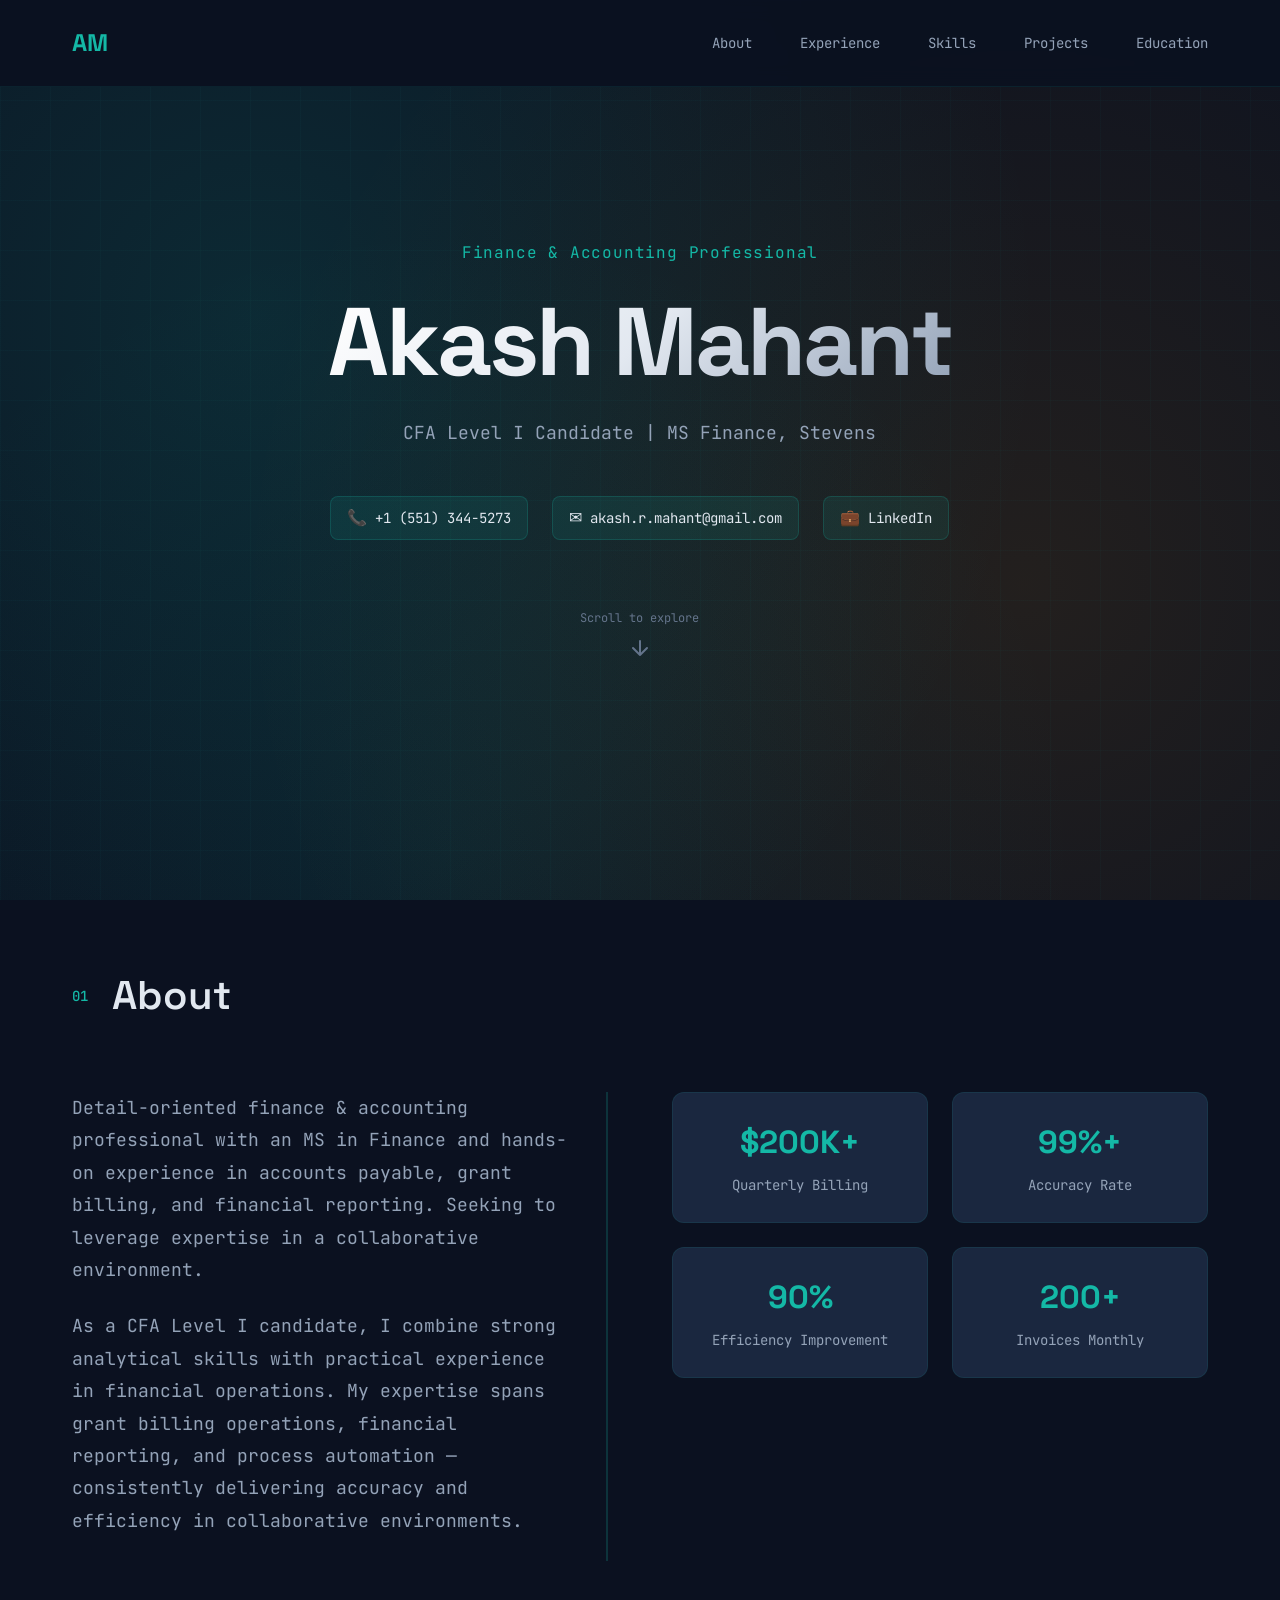
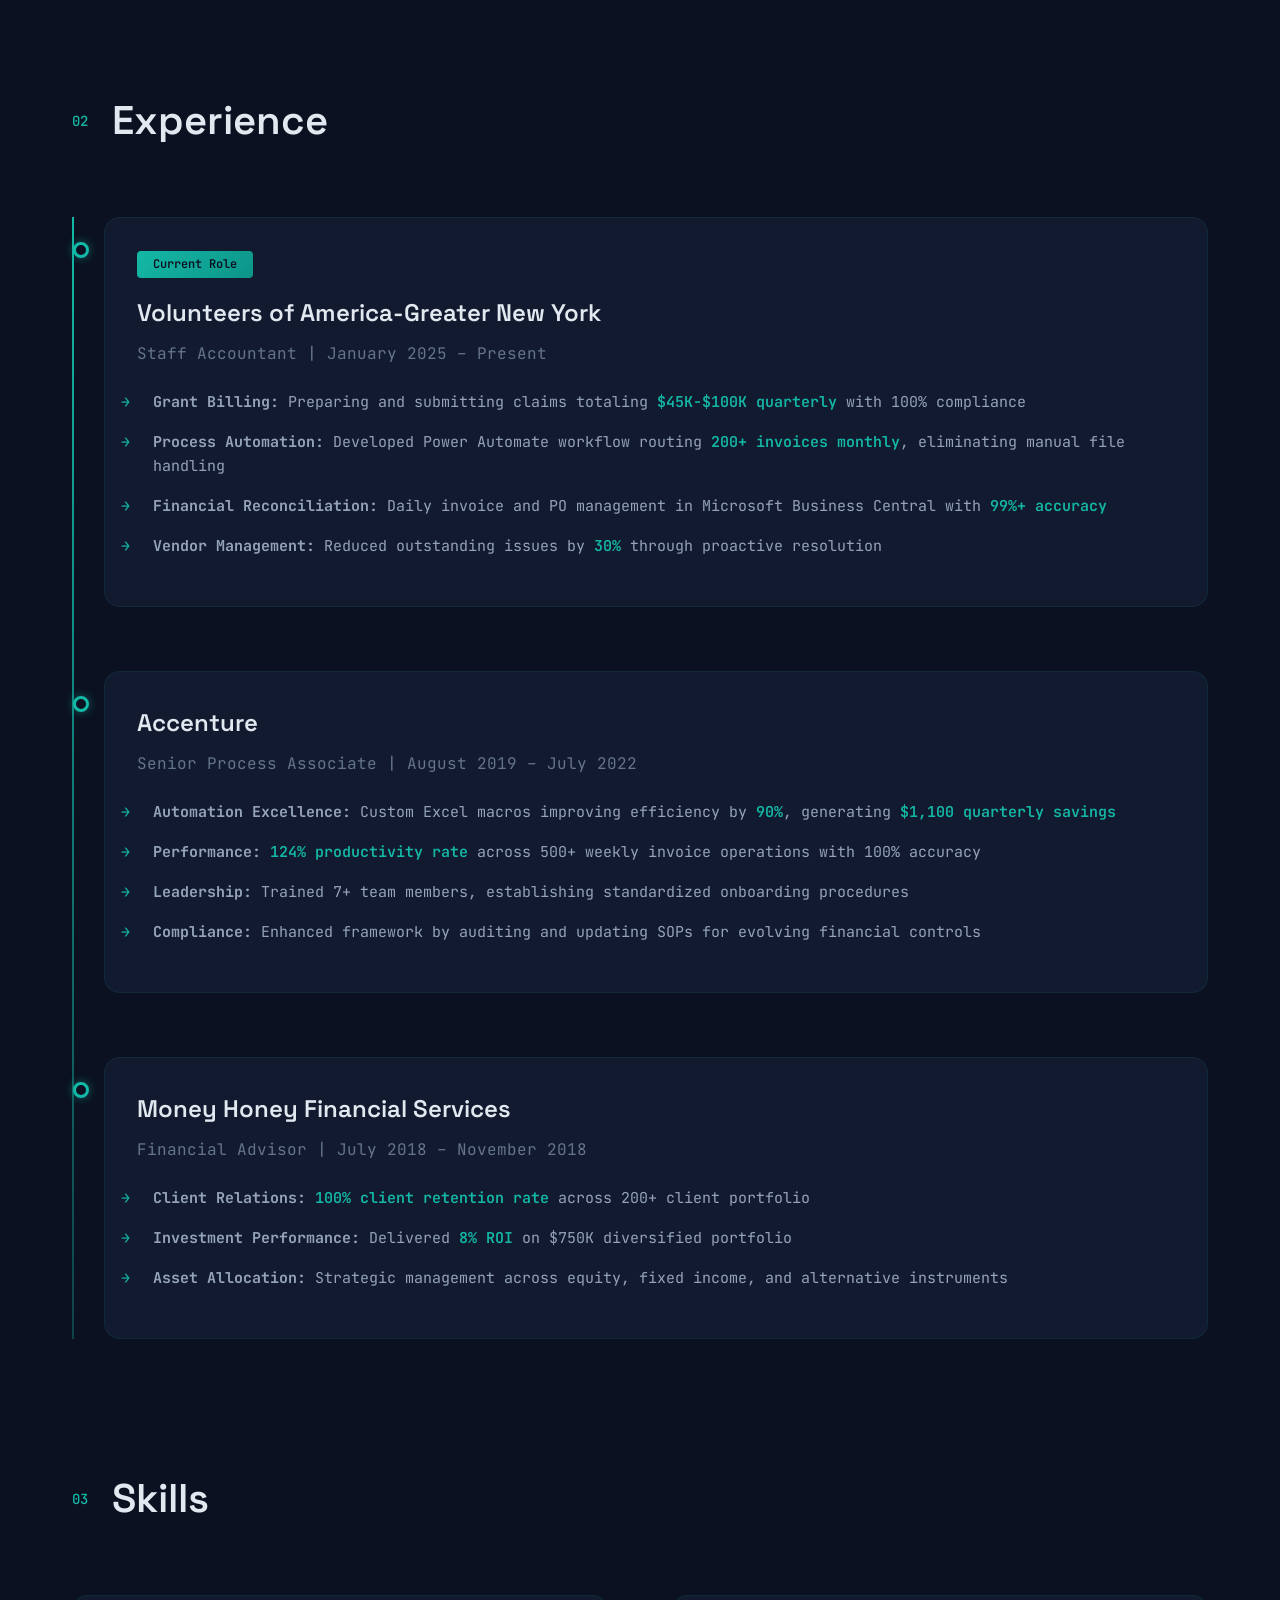
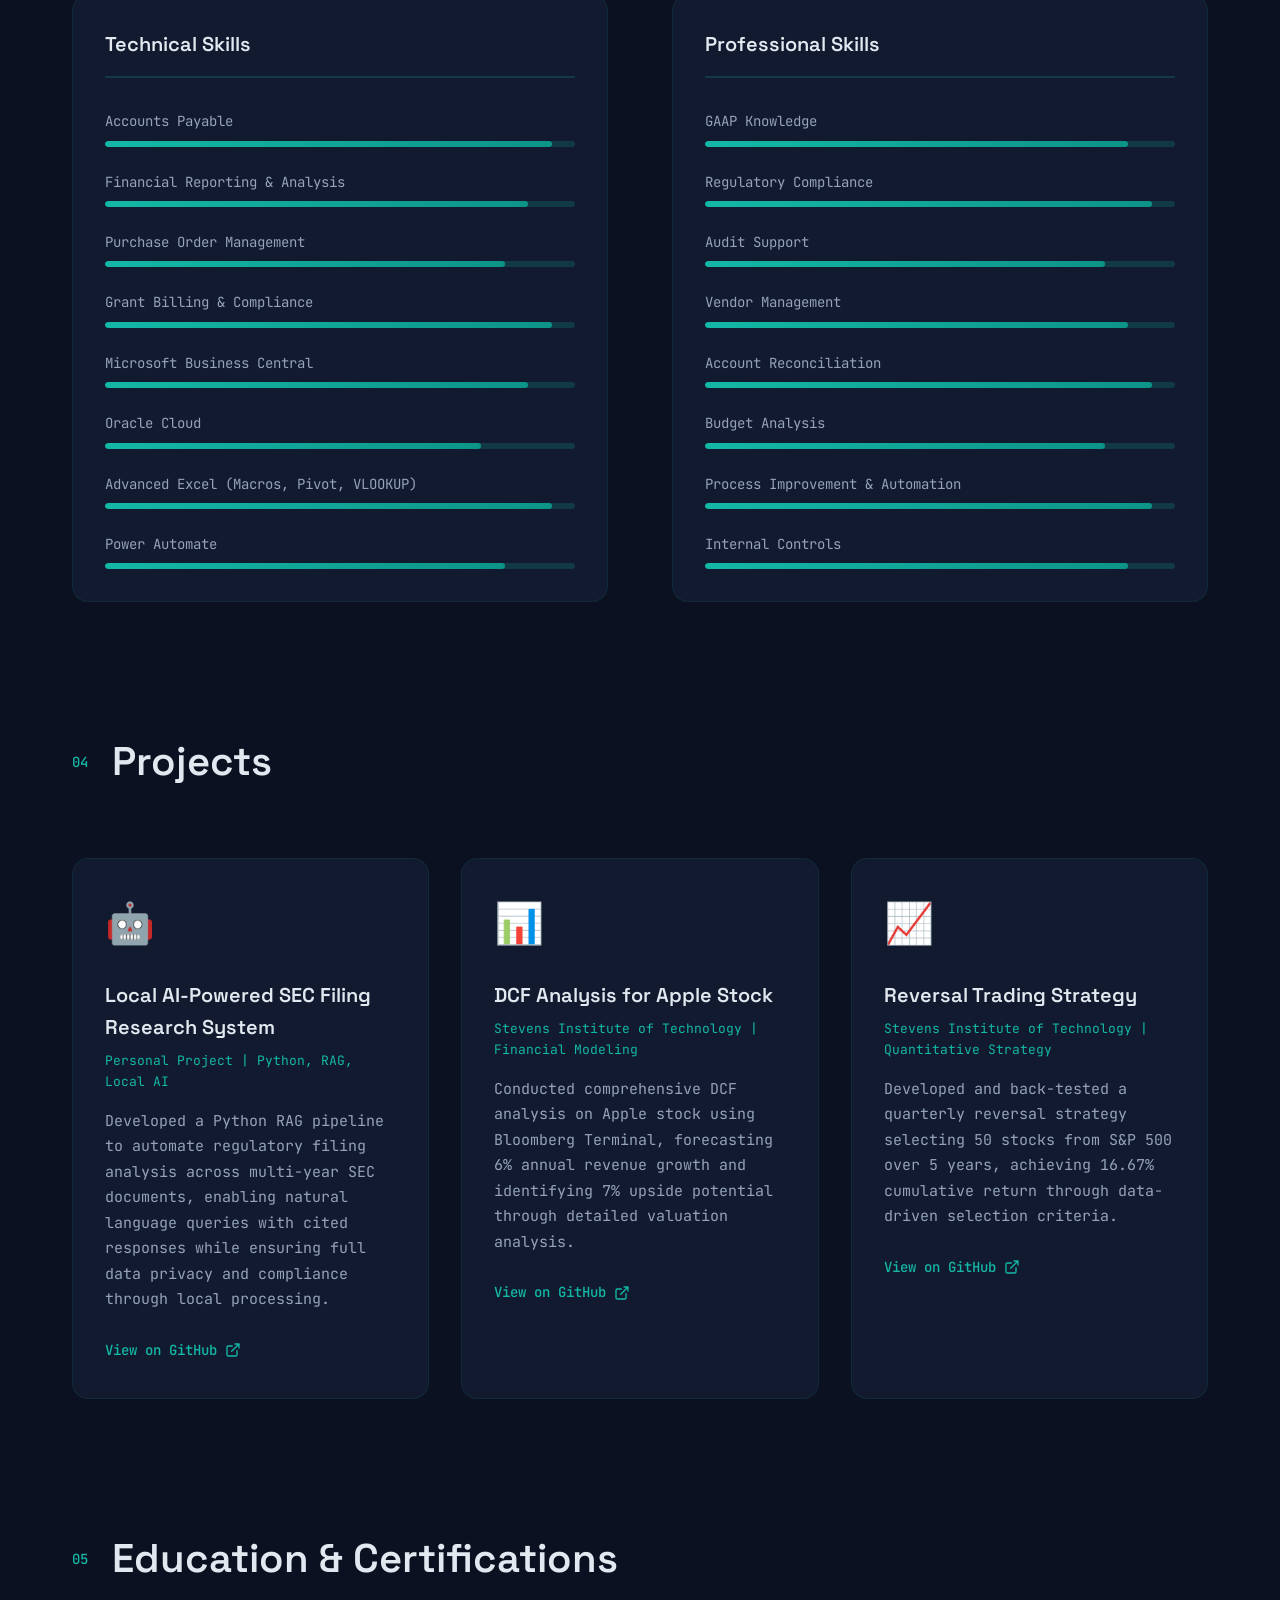
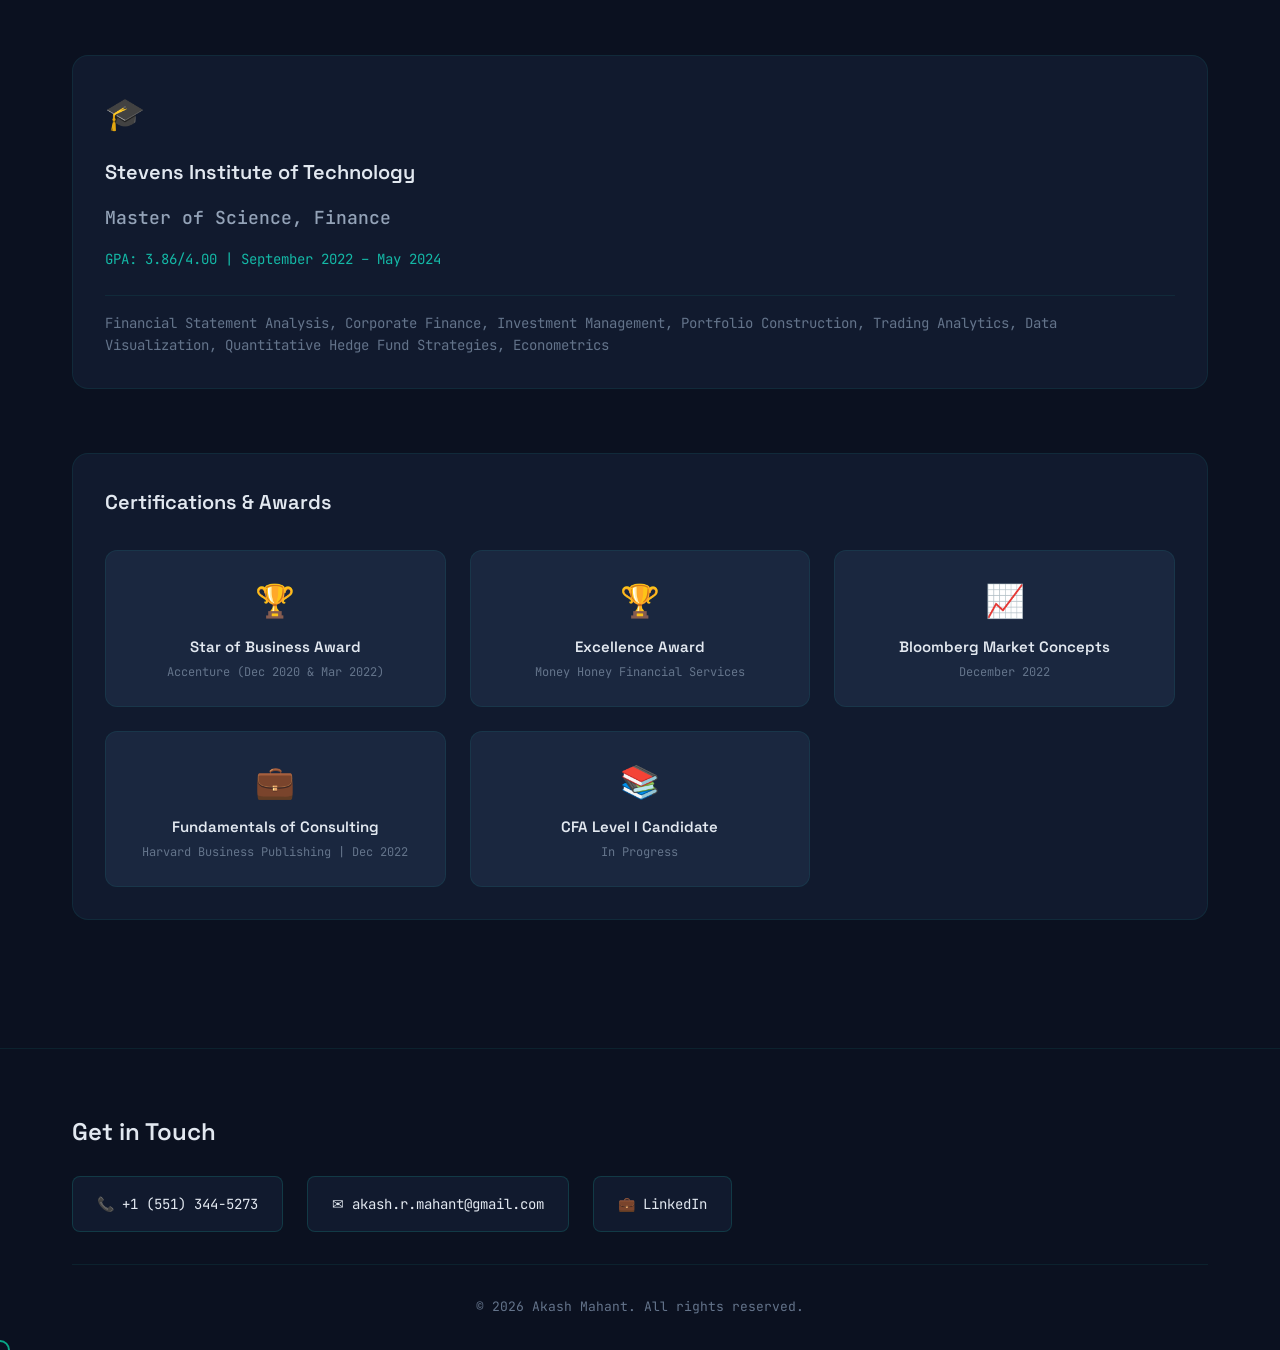
==== portfolio/index.html @ d37358d9 "initial commit" ====
<!DOCTYPE html>
<html lang="en">
<head>
    <meta charset="UTF-8">
    <meta name="viewport" content="width=device-width, initial-scale=1.0">
    <title>Akash Mahant | Finance & Accounting Professional</title>
    <link rel="preconnect" href="https://fonts.googleapis.com">
    <link rel="preconnect" href="https://fonts.gstatic.com" crossorigin>
    <link href="https://fonts.googleapis.com/css2?family=JetBrains+Mono:wght@400;500;600&family=Space+Grotesk:wght@300;400;500;600;700&display=swap" rel="stylesheet">
    <link rel="stylesheet" href="css/styles.css">
</head>
<body>
    <!-- Navigation -->
    <nav class="navbar">
        <div class="nav-container">
            <a href="#hero" class="nav-logo">AM</a>
            <ul class="nav-links">
                <li><a href="#about">About</a></li>
                <li><a href="#experience">Experience</a></li>
                <li><a href="#skills">Skills</a></li>
                <li><a href="#projects">Projects</a></li>
                <li><a href="#education">Education</a></li>
            </ul>
        </div>
    </nav>

    <!-- Hero Section -->
    <section id="hero" class="hero">
        <div class="hero-bg">
            <div class="gradient-mesh"></div>
            <div class="grid-overlay"></div>
        </div>
        <div class="hero-content">
            <p class="hero-label fade-in">Finance & Accounting Professional</p>
            <h1 class="hero-name fade-in">Akash Mahant</h1>
            <p class="hero-tagline fade-in">CFA Level I Candidate | MS Finance, Stevens Institute of Technology</p>
            <div class="hero-contact fade-in">
                <a href="tel:+15513445273" class="contact-link">
                    <span class="contact-icon">📞</span>
                    <span>+1 (551) 344-5273</span>
                </a>
                <a href="mailto:akash.r.mahant@gmail.com" class="contact-link">
                    <span class="contact-icon">✉</span>
                    <span>akash.r.mahant@gmail.com</span>
                </a>
                <a href="https://www.linkedin.com/in/akashmahant" target="_blank" class="contact-link">
                    <span class="contact-icon">💼</span>
                    <span>LinkedIn</span>
                </a>
            </div>
            <a href="#experience" class="scroll-indicator fade-in">
                <span>Scroll to explore</span>
                <svg width="24" height="24" viewBox="0 0 24 24" fill="none">
                    <path d="M12 5v14M5 12l7 7 7-7" stroke="currentColor" stroke-width="2" stroke-linecap="round" stroke-linejoin="round"/>
                </svg>
            </a>
        </div>
    </section>

    <!-- About Section -->
    <section id="about" class="section about">
        <div class="container">
            <div class="section-header">
                <span class="section-badge">01</span>
                <h2 class="section-title">About</h2>
            </div>
            <div class="about-content">
                <div class="about-text">
                    <p>Detail-oriented finance & accounting professional with an MS in Finance and hands-on experience in accounts payable, grant billing, and financial reporting. Seeking to leverage expertise in a collaborative environment.</p>
                    <p>As a CFA Level I candidate, I combine strong analytical skills with practical experience in financial operations. My expertise spans grant billing operations, financial reporting, and process automation — consistently delivering accuracy and efficiency in collaborative environments.</p>
                </div>
                <div class="about-highlights">
                    <div class="highlight-card">
                        <span class="highlight-number">$200K+</span>
                        <span class="highlight-label">Quarterly Billing</span>
                    </div>
                    <div class="highlight-card">
                        <span class="highlight-number">99%+</span>
                        <span class="highlight-label">Accuracy Rate</span>
                    </div>
                    <div class="highlight-card">
                        <span class="highlight-number">90%</span>
                        <span class="highlight-label">Efficiency Improvement</span>
                    </div>
                    <div class="highlight-card">
                        <span class="highlight-number">200+</span>
                        <span class="highlight-label">Invoices Monthly</span>
                    </div>
                </div>
            </div>
        </div>
    </section>

    <!-- Experience Section -->
    <section id="experience" class="section experience">
        <div class="container">
            <div class="section-header">
                <span class="section-badge">02</span>
                <h2 class="section-title">Experience</h2>
            </div>
            <div class="timeline">
                <div class="timeline-item experience-card">
                    <div class="timeline-marker"></div>
                    <div class="card-content">
                        <span class="role-badge">Current Role</span>
                        <h3 class="company">Volunteers of America-Greater New York</h3>
                        <p class="role">Staff Accountant | January 2025 – Present</p>
                        <ul class="achievement-list">
                            <li><strong>Grant Billing:</strong> Preparing and submitting claims totaling <span class="highlight">$45K-$100K quarterly</span> with 100% compliance</li>
                            <li><strong>Process Automation:</strong> Developed Power Automate workflow routing <span class="highlight">200+ invoices monthly</span>, eliminating manual file handling</li>
                            <li><strong>Financial Reconciliation:</strong> Daily invoice and PO management in Microsoft Business Central with <span class="highlight">99%+ accuracy</span></li>
                            <li><strong>Vendor Management:</strong> Reduced outstanding issues by <span class="highlight">30%</span> through proactive resolution</li>
                        </ul>
                    </div>
                </div>
                <div class="timeline-item experience-card">
                    <div class="timeline-marker"></div>
                    <div class="card-content">
                        <h3 class="company">Accenture</h3>
                        <p class="role">Senior Process Associate | August 2019 – July 2022</p>
                        <ul class="achievement-list">
                            <li><strong>Automation Excellence:</strong> Custom Excel macros improving efficiency by <span class="highlight">90%</span>, generating <span class="highlight">$1,100 quarterly savings</span></li>
                            <li><strong>Performance:</strong> <span class="highlight">124% productivity rate</span> across 500+ weekly invoice operations with 100% accuracy</li>
                            <li><strong>Leadership:</strong> Trained 7+ team members, establishing standardized onboarding procedures</li>
                            <li><strong>Compliance:</strong> Enhanced framework by auditing and updating SOPs for evolving financial controls</li>
                        </ul>
                    </div>
                </div>
                <div class="timeline-item experience-card">
                    <div class="timeline-marker"></div>
                    <div class="card-content">
                        <h3 class="company">Money Honey Financial Services</h3>
                        <p class="role">Financial Advisor | July 2018 – November 2018</p>
                        <ul class="achievement-list">
                            <li><strong>Client Relations:</strong> <span class="highlight">100% client retention rate</span> across 200+ client portfolio</li>
                            <li><strong>Investment Performance:</strong> Delivered <span class="highlight">8% ROI</span> on $750K diversified portfolio</li>
                            <li><strong>Asset Allocation:</strong> Strategic management across equity, fixed income, and alternative instruments</li>
                        </ul>
                    </div>
                </div>
            </div>
        </div>
    </section>

    <!-- Skills Section -->
    <section id="skills" class="section skills">
        <div class="container">
            <div class="section-header">
                <span class="section-badge">03</span>
                <h2 class="section-title">Skills</h2>
            </div>
            <div class="skills-grid">
                <div class="skills-category">
                    <h3 class="category-title">Technical Skills</h3>
                    <div class="skills-list">
                        <div class="skill-item">
                            <span class="skill-name">Accounts Payable</span>
                            <div class="skill-bar"><div class="skill-fill" style="width: 95%"></div></div>
                        </div>
                        <div class="skill-item">
                            <span class="skill-name">Financial Reporting & Analysis</span>
                            <div class="skill-bar"><div class="skill-fill" style="width: 90%"></div></div>
                        </div>
                        <div class="skill-item">
                            <span class="skill-name">Purchase Order Management</span>
                            <div class="skill-bar"><div class="skill-fill" style="width: 85%"></div></div>
                        </div>
                        <div class="skill-item">
                            <span class="skill-name">Grant Billing & Compliance</span>
                            <div class="skill-bar"><div class="skill-fill" style="width: 95%"></div></div>
                        </div>
                        <div class="skill-item">
                            <span class="skill-name">Microsoft Business Central</span>
                            <div class="skill-bar"><div class="skill-fill" style="width: 90%"></div></div>
                        </div>
                        <div class="skill-item">
                            <span class="skill-name">Oracle Cloud</span>
                            <div class="skill-bar"><div class="skill-fill" style="width: 80%"></div></div>
                        </div>
                        <div class="skill-item">
                            <span class="skill-name">Advanced Excel (Macros, Pivot, VLOOKUP)</span>
                            <div class="skill-bar"><div class="skill-fill" style="width: 95%"></div></div>
                        </div>
                        <div class="skill-item">
                            <span class="skill-name">Power Automate</span>
                            <div class="skill-bar"><div class="skill-fill" style="width: 85%"></div></div>
                        </div>
                    </div>
                </div>
                <div class="skills-category">
                    <h3 class="category-title">Professional Skills</h3>
                    <div class="skills-list">
                        <div class="skill-item">
                            <span class="skill-name">GAAP Knowledge</span>
                            <div class="skill-bar"><div class="skill-fill" style="width: 90%"></div></div>
                        </div>
                        <div class="skill-item">
                            <span class="skill-name">Regulatory Compliance</span>
                            <div class="skill-bar"><div class="skill-fill" style="width: 95%"></div></div>
                        </div>
                        <div class="skill-item">
                            <span class="skill-name">Audit Support</span>
                            <div class="skill-bar"><div class="skill-fill" style="width: 85%"></div></div>
                        </div>
                        <div class="skill-item">
                            <span class="skill-name">Vendor Management</span>
                            <div class="skill-bar"><div class="skill-fill" style="width: 90%"></div></div>
                        </div>
                        <div class="skill-item">
                            <span class="skill-name">Account Reconciliation</span>
                            <div class="skill-bar"><div class="skill-fill" style="width: 95%"></div></div>
                        </div>
                        <div class="skill-item">
                            <span class="skill-name">Budget Analysis</span>
                            <div class="skill-bar"><div class="skill-fill" style="width: 85%"></div></div>
                        </div>
                        <div class="skill-item">
                            <span class="skill-name">Process Improvement & Automation</span>
                            <div class="skill-bar"><div class="skill-fill" style="width: 95%"></div></div>
                        </div>
                        <div class="skill-item">
                            <span class="skill-name">Internal Controls</span>
                            <div class="skill-bar"><div class="skill-fill" style="width: 90%"></div></div>
                        </div>
                    </div>
                </div>
            </div>
        </div>
    </section>

    <!-- Projects Section -->
    <section id="projects" class="section projects">
        <div class="container">
            <div class="section-header">
                <span class="section-badge">04</span>
                <h2 class="section-title">Projects</h2>
            </div>
            <div class="projects-grid">
                <div class="project-card fade-in">
                    <div class="project-icon">🤖</div>
                    <div class="project-content">
                        <h3 class="project-title">Local AI-Powered SEC Filing Research System</h3>
                        <p class="project-tag">Personal Project | Python, RAG, Local AI</p>
                        <p class="project-description">Developed a Python RAG pipeline to automate regulatory filing analysis across multi-year SEC documents, enabling natural language queries with cited responses while ensuring full data privacy and compliance through local processing.</p>
                        <a href="https://github.com/Mahant-Akash/SEC-Filing-RAG-Local-AI-for-Financial-Research" target="_blank" class="project-link">
                            View on GitHub
                            <svg width="16" height="16" viewBox="0 0 24 24" fill="none">
                                <path d="M18 13v6a2 2 0 0 1-2 2H5a2 2 0 0 1-2-2V8a2 2 0 0 1 2-2h6M15 3h6v6M10 14L21 3" stroke="currentColor" stroke-width="2" stroke-linecap="round" stroke-linejoin="round"/>
                            </svg>
                        </a>
                    </div>
                </div>
                <div class="project-card fade-in">
                    <div class="project-icon">📊</div>
                    <div class="project-content">
                        <h3 class="project-title">DCF Analysis for Apple Stock</h3>
                        <p class="project-tag">Stevens Institute of Technology | Financial Modeling</p>
                        <p class="project-description">Conducted comprehensive DCF analysis on Apple stock using Bloomberg Terminal, forecasting 6% annual revenue growth and identifying 7% upside potential through detailed valuation analysis.</p>
                        <a href="https://github.com/Mahant-Akash/DCF-Model" target="_blank" class="project-link">
                            View on GitHub
                            <svg width="16" height="16" viewBox="0 0 24 24" fill="none">
                                <path d="M18 13v6a2 2 0 0 1-2 2H5a2 2 0 0 1-2-2V8a2 2 0 0 1 2-2h6M15 3h6v6M10 14L21 3" stroke="currentColor" stroke-width="2" stroke-linecap="round" stroke-linejoin="round"/>
                            </svg>
                        </a>
                    </div>
                </div>
                <div class="project-card fade-in">
                    <div class="project-icon">📈</div>
                    <div class="project-content">
                        <h3 class="project-title">Reversal Trading Strategy</h3>
                        <p class="project-tag">Stevens Institute of Technology | Quantitative Strategy</p>
                        <p class="project-description">Developed and back-tested a quarterly reversal strategy selecting 50 stocks from S&P 500 over 5 years, achieving 16.67% cumulative return through data-driven selection criteria.</p>
                        <a href="https://github.com/Mahant-Akash/Reversal-Strategy" target="_blank" class="project-link">
                            View on GitHub
                            <svg width="16" height="16" viewBox="0 0 24 24" fill="none">
                                <path d="M18 13v6a2 2 0 0 1-2 2H5a2 2 0 0 1-2-2V8a2 2 0 0 1 2-2h6M15 3h6v6M10 14L21 3" stroke="currentColor" stroke-width="2" stroke-linecap="round" stroke-linejoin="round"/>
                            </svg>
                        </a>
                    </div>
                </div>
            </div>
        </div>
    </section>

    <!-- Education & Certifications Section -->
    <section id="education" class="section education">
        <div class="container">
            <div class="section-header">
                <span class="section-badge">05</span>
                <h2 class="section-title">Education & Certifications</h2>
            </div>
            <div class="education-grid">
                <div class="education-item">
                    <div class="education-icon">🎓</div>
                    <h3 class="institution">Stevens Institute of Technology</h3>
                    <p class="degree">Master of Science, Finance</p>
                    <p class="gpa">GPA: 3.86/4.00 | September 2022 – May 2024</p>
                    <p class="coursework">Financial Statement Analysis, Corporate Finance, Investment Management, Portfolio Construction, Trading Analytics, Data Visualization, Quantitative Hedge Fund Strategies, Econometrics</p>
                </div>
            </div>
            <div class="certifications">
                <h3 class="certifications-title">Certifications & Awards</h3>
                <div class="cert-grid">
                    <div class="cert-card fade-in">
                        <span class="cert-icon">🏆</span>
                        <span class="cert-name">Star of Business Award</span>
                        <span class="cert-desc">Accenture (Dec 2020 & Mar 2022)</span>
                    </div>
                    <div class="cert-card fade-in">
                        <span class="cert-icon">🏆</span>
                        <span class="cert-name">Excellence Award</span>
                        <span class="cert-desc">Money Honey Financial Services</span>
                    </div>
                    <div class="cert-card fade-in">
                        <span class="cert-icon">📈</span>
                        <span class="cert-name">Bloomberg Market Concepts</span>
                        <span class="cert-desc">December 2022</span>
                    </div>
                    <div class="cert-card fade-in">
                        <span class="cert-icon">💼</span>
                        <span class="cert-name">Fundamentals of Consulting</span>
                        <span class="cert-desc">Harvard Business Publishing | Dec 2022</span>
                    </div>
                    <div class="cert-card fade-in">
                        <span class="cert-icon">📚</span>
                        <span class="cert-name">CFA Level I Candidate</span>
                        <span class="cert-desc">In Progress</span>
                    </div>
                </div>
            </div>
        </div>
    </section>

    <!-- Footer -->
    <footer class="footer">
        <div class="container">
            <div class="footer-content">
                <div class="footer-contact">
                    <h3 class="footer-title">Get in Touch</h3>
                    <div class="footer-links">
                        <a href="tel:+15513445273" class="footer-link">
                            <span>📞</span>
                            <span>+1 (551) 344-5273</span>
                        </a>
                        <a href="mailto:akash.r.mahant@gmail.com" class="footer-link">
                            <span>✉</span>
                            <span>akash.r.mahant@gmail.com</span>
                        </a>
                        <a href="https://www.linkedin.com/in/akashmahant" target="_blank" class="footer-link">
                            <span>💼</span>
                            <span>LinkedIn</span>
                        </a>
                    </div>
                </div>
                <div class="footer-bottom">
                    <p>&copy; 2026 Akash Mahant. All rights reserved.</p>
                </div>
            </div>
        </div>
    </footer>

    <script src="js/main.js"></script>
</body>
</html>
---- portfolio/css/styles.css ----
/* =====================================================
   Akash Mahant - Portfolio Website
   Modern Editorial Finance Design
   ===================================================== */

/* CSS Variables - Color Palette */
:root {
    /* Background colors */
    --bg-primary: #0B1120;
    --bg-secondary: #111A2E;
    --bg-tertiary: #1A273F;

    /* Text colors */
    --text-primary: #E2E8F0;
    --text-secondary: #94A3B8;
    --text-muted: #64748B;
    --text-accent: #14B8A6;

    /* Accent colors */
    --accent-teal: #14B8A6;
    --accent-teal-dark: #0D9488;
    --accent-gold: #F59E0B;
    --accent-gold-light: #FBBF24;

    /* Gradients */
    --gradient-primary: linear-gradient(135deg, var(--accent-teal) 0%, var(--accent-teal-dark) 100%);
    --gradient-gold: linear-gradient(135deg, var(--accent-gold) 0%, var(--accent-gold-light) 100%);

    /* Spacing */
    --spacing-xs: 0.25rem;
    --spacing-sm: 0.5rem;
    --spacing-md: 1rem;
    --spacing-lg: 1.5rem;
    --spacing-xl: 2rem;
    --spacing-2xl: 3rem;
    --spacing-3xl: 4rem;

    /* Typography */
    --font-display: 'Space Grotesk', system-ui, sans-serif;
    --font-body: 'JetBrains Mono', monospace;

    /* Animation */
    --transition-fast: 0.15s ease;
    --transition-normal: 0.3s ease;
    --transition-slow: 0.5s ease;

    /* Shadows */
    --shadow-sm: 0 1px 2px rgba(0, 0, 0, 0.3);
    --shadow-md: 0 4px 6px rgba(0, 0, 0, 0.3);
    --shadow-lg: 0 10px 15px rgba(0, 0, 0, 0.4);
    --shadow-glow: 0 0 40px rgba(20, 184, 166, 0.1);
}

/* Reset & Base */
*, *::before, *::after {
    margin: 0;
    padding: 0;
    box-sizing: border-box;
}

html {
    scroll-behavior: smooth;
    -webkit-font-smoothing: antialiased;
    -moz-osx-font-smoothing: grayscale;
}

body {
    font-family: var(--font-body);
    background-color: var(--bg-primary);
    color: var(--text-primary);
    line-height: 1.6;
    overflow-x: hidden;
}

a {
    color: var(--accent-teal);
    text-decoration: none;
    transition: color var(--transition-fast);
}

a:hover {
    color: var(--accent-teal-light);
}

/* Container */
.container {
    max-width: 1200px;
    margin: 0 auto;
    padding: 0 var(--spacing-xl);
}

/* =====================================================
   Navigation
   ===================================================== */
.navbar {
    position: fixed;
    top: 0;
    left: 0;
    right: 0;
    z-index: 1000;
    background: rgba(11, 17, 32, 0.95);
    backdrop-filter: blur(10px);
    border-bottom: 1px solid rgba(20, 184, 166, 0.1);
    transition: all var(--transition-normal);
}

.nav-container {
    max-width: 1200px;
    margin: 0 auto;
    padding: var(--spacing-lg) var(--spacing-xl);
    display: flex;
    justify-content: space-between;
    align-items: center;
}

.nav-logo {
    font-family: var(--font-display);
    font-size: 1.5rem;
    font-weight: 700;
    color: var(--accent-teal);
    letter-spacing: -0.02em;
    transition: transform var(--transition-fast);
}

.nav-logo:hover {
    transform: scale(1.05);
}

.nav-links {
    display: flex;
    list-style: none;
    gap: var(--spacing-2xl);
}

.nav-links a {
    color: var(--text-secondary);
    font-size: 0.875rem;
    position: relative;
    padding: var(--spacing-sm) 0;
    transition: color var(--transition-fast);
}

.nav-links a::after {
    content: '';
    position: absolute;
    bottom: 0;
    left: 0;
    width: 0;
    height: 1px;
    background: var(--accent-teal);
    transition: width var(--transition-normal);
}

.nav-links a:hover {
    color: var(--accent-teal);
}

.nav-links a:hover::after {
    width: 100%;
}

/* Mobile Menu Toggle */
@media (max-width: 768px) {
    .nav-links {
        display: none;
    }
}

/* =====================================================
   Hero Section
   ===================================================== */
.hero {
    min-height: 100vh;
    display: flex;
    align-items: center;
    justify-content: center;
    position: relative;
    padding: var(--spacing-3xl) var(--spacing-xl);
    overflow: hidden;
}

.hero-bg {
    position: absolute;
    inset: 0;
    overflow: hidden;
}

.gradient-mesh {
    position: absolute;
    width: 150%;
    height: 150%;
    top: -25%;
    left: -25%;
    background: radial-gradient(circle at 30% 40%, rgba(20, 184, 166, 0.15) 0%, transparent 50%),
                radial-gradient(circle at 70% 60%, rgba(245, 158, 11, 0.1) 0%, transparent 50%),
                radial-gradient(circle at 40% 80%, rgba(20, 184, 166, 0.08) 0%, transparent 40%);
    animation: meshPulse 15s ease-in-out infinite;
}

@keyframes meshPulse {
    0%, 100% { transform: translate(0, 0) scale(1); }
    25% { transform: translate(2%, 1%) scale(1.02); }
    50% { transform: translate(-1%, 2%) scale(0.98); }
    75% { transform: translate(1%, -1%) scale(1.01); }
}

.grid-overlay {
    position: absolute;
    inset: 0;
    background-image:
        linear-gradient(rgba(20, 184, 166, 0.03) 1px, transparent 1px),
        linear-gradient(90deg, rgba(20, 184, 166, 0.03) 1px, transparent 1px);
    background-size: 50px 50px;
    pointer-events: none;
}

.hero-content {
    position: relative;
    text-align: center;
    z-index: 1;
    max-width: 900px;
}

.hero-label {
    font-family: var(--font-body);
    font-size: 1rem;
    color: var(--accent-teal);
    margin-bottom: var(--spacing-lg);
    letter-spacing: 0.05em;
    opacity: 0;
    animation: fadeInUp 0.8s ease forwards;
}

.hero-name {
    font-family: var(--font-display);
    font-size: clamp(3rem, 8vw, 6rem);
    font-weight: 700;
    line-height: 1.1;
    letter-spacing: -0.03em;
    background: linear-gradient(135deg, #fff 0%, var(--text-primary) 50%, var(--text-secondary) 100%);
    -webkit-background-clip: text;
    -webkit-text-fill-color: transparent;
    background-clip: text;
    margin-bottom: var(--spacing-lg);
    opacity: 0;
    animation: fadeInUp 0.8s ease 0.2s forwards;
}

.hero-tagline {
    font-family: var(--font-body);
    font-size: 1.125rem;
    color: var(--text-secondary);
    margin-bottom: var(--spacing-2xl);
    opacity: 0;
    animation: fadeInUp 0.8s ease 0.4s forwards;
}

.hero-contact {
    display: flex;
    flex-wrap: wrap;
    justify-content: center;
    gap: var(--spacing-lg);
    margin-bottom: var(--spacing-3xl);
    opacity: 0;
    animation: fadeInUp 0.8s ease 0.6s forwards;
}

.contact-link {
    display: inline-flex;
    align-items: center;
    gap: var(--spacing-sm);
    padding: var(--spacing-sm) var(--spacing-md);
    background: rgba(20, 184, 166, 0.1);
    border-radius: 8px;
    font-size: 0.875rem;
    color: var(--text-primary);
    border: 1px solid rgba(20, 184, 166, 0.2);
    transition: all var(--transition-fast);
}

.contact-link:hover {
    background: rgba(20, 184, 166, 0.2);
    border-color: var(--accent-teal);
    transform: translateY(-2px);
}

.contact-icon {
    font-size: 1rem;
}

.scroll-indicator {
    display: inline-flex;
    flex-direction: column;
    align-items: center;
    gap: var(--spacing-sm);
    color: var(--text-muted);
    font-size: 0.75rem;
    opacity: 0;
    animation: fadeInUp 0.8s ease 0.8s forwards;
    transition: color var(--transition-fast);
}

.scroll-indicator:hover {
    color: var(--accent-teal);
}

.scroll-indicator svg {
    animation: bounce 2s infinite;
}

@keyframes fadeInUp {
    from {
        opacity: 0;
        transform: translateY(30px);
    }
    to {
        opacity: 1;
        transform: translateY(0);
    }
}

@keyframes bounce {
    0%, 20%, 50%, 80%, 100% { transform: translateY(0); }
    40% { transform: translateY(-5px); }
    60% { transform: translateY(-3px); }
}

/* =====================================================
   Section Styles
   ===================================================== */
.section {
    padding: var(--spacing-3xl) 0;
}

.section-header {
    display: flex;
    align-items: center;
    gap: var(--spacing-lg);
    margin-bottom: var(--spacing-3xl);
}

.section-badge {
    font-family: var(--font-body);
    font-size: 0.875rem;
    color: var(--accent-teal);
    font-weight: 500;
}

.section-title {
    font-family: var(--font-display);
    font-size: clamp(1.75rem, 4vw, 2.5rem);
    font-weight: 600;
    color: var(--text-primary);
}

/* =====================================================
   About Section
   ===================================================== */
.about-content {
    display: grid;
    grid-template-columns: 1fr 1fr;
    gap: var(--spacing-3xl);
    align-items: start;
}

.about-text {
    padding-right: var(--spacing-xl);
    border-right: 2px solid rgba(20, 184, 166, 0.2);
}

.about-text p {
    font-size: 1.125rem;
    color: var(--text-secondary);
    margin-bottom: var(--spacing-lg);
    line-height: 1.8;
}

.about-highlights {
    display: grid;
    grid-template-columns: repeat(2, 1fr);
    gap: var(--spacing-lg);
}

.highlight-card {
    padding: var(--spacing-lg);
    background: var(--bg-tertiary);
    border-radius: 12px;
    text-align: center;
    border: 1px solid rgba(20, 184, 166, 0.1);
    transition: all var(--transition-normal);
}

.highlight-card:hover {
    border-color: var(--accent-teal);
    transform: translateY(-4px);
    box-shadow: var(--shadow-glow);
}

.highlight-number {
    display: block;
    font-family: var(--font-display);
    font-size: 2rem;
    font-weight: 700;
    color: var(--accent-teal);
    margin-bottom: var(--spacing-xs);
}

.highlight-label {
    font-family: var(--font-body);
    font-size: 0.875rem;
    color: var(--text-secondary);
}

/* =====================================================
   Experience Section
   ===================================================== */
.timeline {
    position: relative;
    padding-left: var(--spacing-xl);
}

.timeline::before {
    content: '';
    position: absolute;
    left: 0;
    top: 0;
    bottom: 0;
    width: 2px;
    background: linear-gradient(to bottom, var(--accent-teal), rgba(20, 184, 166, 0.3));
}

.timeline-item {
    position: relative;
    margin-bottom: var(--spacing-3xl);
}

.timeline-marker {
    position: absolute;
    left: calc(-1 * var(--spacing-xl));
    top: var(--spacing-lg);
    width: 16px;
    height: 16px;
    background: var(--bg-primary);
    border: 3px solid var(--accent-teal);
    border-radius: 50%;
    box-shadow: 0 0 10px rgba(20, 184, 166, 0.5);
    z-index: 1;
}

.timeline-item:last-child {
    margin-bottom: 0;
}

.experience-card {
    background: var(--bg-secondary);
    border: 1px solid rgba(20, 184, 166, 0.1);
    border-radius: 16px;
    padding: var(--spacing-xl);
    transition: all var(--transition-normal);
}

.experience-card:hover {
    border-color: var(--accent-teal);
    transform: translateX(10px);
    box-shadow: var(--shadow-lg);
}

.role-badge {
    display: inline-block;
    padding: var(--spacing-xs) var(--spacing-md);
    background: var(--gradient-primary);
    color: var(--bg-primary);
    font-family: var(--font-body);
    font-size: 0.75rem;
    font-weight: 600;
    border-radius: 4px;
    margin-bottom: var(--spacing-md);
}

.experience-card:not(:has(.role-badge)) .role-badge {
    display: none;
}

.company {
    font-family: var(--font-display);
    font-size: 1.5rem;
    font-weight: 600;
    color: var(--text-primary);
    margin-bottom: var(--spacing-sm);
}

.role {
    font-family: var(--font-body);
    color: var(--text-muted);
    margin-bottom: var(--spacing-lg);
}

.achievement-list {
    list-style: none;
}

.achievement-list li {
    font-size: 0.9375rem;
    color: var(--text-secondary);
    margin-bottom: var(--spacing-md);
    padding-left: var(--spacing-md);
    position: relative;
}

.achievement-list li::before {
    content: '→';
    position: absolute;
    left: calc(-1 * var(--spacing-md));
    color: var(--accent-teal);
}

.highlight {
    color: var(--accent-teal);
    font-weight: 600;
}

/* =====================================================
   Skills Section
   ===================================================== */
.skills-grid {
    display: grid;
    grid-template-columns: repeat(2, 1fr);
    gap: var(--spacing-3xl);
}

.skills-category {
    background: var(--bg-secondary);
    border: 1px solid rgba(20, 184, 166, 0.1);
    border-radius: 16px;
    padding: var(--spacing-xl);
}

.category-title {
    font-family: var(--font-display);
    font-size: 1.25rem;
    font-weight: 600;
    color: var(--text-primary);
    margin-bottom: var(--spacing-xl);
    padding-bottom: var(--spacing-md);
    border-bottom: 2px solid rgba(20, 184, 166, 0.2);
}

.skills-list {
    display: flex;
    flex-direction: column;
    gap: var(--spacing-lg);
}

.skill-item {
    display: flex;
    flex-direction: column;
    gap: var(--spacing-sm);
}

.skill-name {
    font-size: 0.875rem;
    color: var(--text-secondary);
    font-family: var(--font-body);
}

.skill-bar {
    height: 6px;
    background: rgba(20, 184, 166, 0.2);
    border-radius: 3px;
    overflow: hidden;
}

.skill-fill {
    height: 100%;
    background: var(--gradient-primary);
    border-radius: 3px;
    transition: width 1s ease-out;
    animation: fillBar 1s ease-out forwards;
    animation-play-state: paused;
}

.skill-item:hover .skill-fill {
    box-shadow: 0 0 20px rgba(20, 184, 166, 0.5);
}

@keyframes fillBar {
    from { width: 0; }
}

/* =====================================================
   Projects Section
   ===================================================== */
.projects-grid {
    display: grid;
    grid-template-columns: repeat(auto-fit, minmax(350px, 1fr));
    gap: var(--spacing-xl);
}

.project-card {
    background: var(--bg-secondary);
    border: 1px solid rgba(20, 184, 166, 0.1);
    border-radius: 16px;
    padding: var(--spacing-xl);
    transition: all var(--transition-normal);
    position: relative;
    overflow: hidden;
}

.project-card::before {
    content: '';
    position: absolute;
    top: 0;
    left: 0;
    right: 0;
    height: 2px;
    background: var(--gradient-primary);
    transform: scaleX(0);
    transform-origin: left;
    transition: transform var(--transition-normal);
}

.project-card:hover::before {
    transform: scaleX(1);
}

.project-card:hover {
    transform: translateY(-8px);
    border-color: var(--accent-teal);
    box-shadow: var(--shadow-lg), var(--shadow-glow);
}

.project-icon {
    font-size: 2.5rem;
    margin-bottom: var(--spacing-lg);
}

.project-title {
    font-family: var(--font-display);
    font-size: 1.25rem;
    font-weight: 600;
    color: var(--text-primary);
    margin-bottom: var(--spacing-sm);
}

.project-tag {
    font-family: var(--font-body);
    font-size: 0.8125rem;
    color: var(--accent-teal);
    margin-bottom: var(--spacing-md);
}

.project-description {
    font-size: 0.9375rem;
    color: var(--text-secondary);
    margin-bottom: var(--spacing-lg);
    line-height: 1.7;
}

.project-link {
    display: inline-flex;
    align-items: center;
    gap: var(--spacing-sm);
    font-family: var(--font-body);
    font-size: 0.875rem;
    color: var(--accent-teal);
    font-weight: 500;
    padding-bottom: 4px;
    border-bottom: 1px solid transparent;
    transition: all var(--transition-fast);
}

.project-link:hover {
    color: var(--accent-gold);
    border-color: var(--accent-gold);
}

.project-link svg {
    transition: transform var(--transition-fast);
}

.project-link:hover svg {
    transform: translateX(4px);
}

/* Animation delays */
.project-card:nth-child(1) { animation: fadeInUp 0.6s ease 0.2s both; }
.project-card:nth-child(2) { animation: fadeInUp 0.6s ease 0.4s both; }
.project-card:nth-child(3) { animation: fadeInUp 0.6s ease 0.6s both; }

/* =====================================================
   Education Section
   ===================================================== */
.education-grid {
    margin-bottom: var(--spacing-3xl);
}

.education-item {
    background: var(--bg-secondary);
    border: 1px solid rgba(20, 184, 166, 0.1);
    border-radius: 16px;
    padding: var(--spacing-xl);
    display: flex;
    flex-direction: column;
    gap: var(--spacing-md);
    transition: all var(--transition-normal);
}

.education-item:hover {
    border-color: var(--accent-teal);
    box-shadow: var(--shadow-glow);
}

.education-icon {
    font-size: 2rem;
}

.institution {
    font-family: var(--font-display);
    font-size: 1.25rem;
    font-weight: 600;
    color: var(--text-primary);
}

.degree {
    font-size: 1.125rem;
    color: var(--text-secondary);
    font-weight: 500;
}

.gpa {
    font-family: var(--font-body);
    font-size: 0.875rem;
    color: var(--accent-teal);
}

.coursework {
    font-size: 0.875rem;
    color: var(--text-muted);
    line-height: 1.6;
    margin-top: var(--spacing-sm);
    padding-top: var(--spacing-md);
    border-top: 1px solid rgba(20, 184, 166, 0.1);
}

.certifications {
    background: var(--bg-secondary);
    border: 1px solid rgba(20, 184, 166, 0.1);
    border-radius: 16px;
    padding: var(--spacing-xl);
}

.certifications-title {
    font-family: var(--font-display);
    font-size: 1.25rem;
    font-weight: 600;
    color: var(--text-primary);
    margin-bottom: var(--spacing-xl);
}

.cert-grid {
    display: grid;
    grid-template-columns: repeat(auto-fit, minmax(250px, 1fr));
    gap: var(--spacing-lg);
}

.cert-card {
    display: flex;
    flex-direction: column;
    align-items: center;
    text-align: center;
    padding: var(--spacing-lg);
    background: var(--bg-tertiary);
    border-radius: 12px;
    border: 1px solid rgba(20, 184, 166, 0.1);
    transition: all var(--transition-normal);
}

.cert-card:hover {
    border-color: var(--accent-gold);
    transform: translateY(-4px);
    box-shadow: var(--shadow-md);
}

.cert-icon {
    font-size: 2rem;
    margin-bottom: var(--spacing-sm);
}

.cert-name {
    font-family: var(--font-display);
    font-size: 0.9375rem;
    font-weight: 600;
    color: var(--text-primary);
    margin-bottom: var(--spacing-xs);
}

.cert-desc {
    font-family: var(--font-body);
    font-size: 0.75rem;
    color: var(--text-muted);
}

/* Animation delays */
.cert-card:nth-child(1) { animation: fadeInUp 0.6s ease 0.2s both; }
.cert-card:nth-child(2) { animation: fadeInUp 0.6s ease 0.3s both; }
.cert-card:nth-child(3) { animation: fadeInUp 0.6s ease 0.4s both; }
.cert-card:nth-child(4) { animation: fadeInUp 0.6s ease 0.5s both; }
.cert-card:nth-child(5) { animation: fadeInUp 0.6s ease 0.6s both; }

/* =====================================================
   Footer
   ===================================================== */
.footer {
    border-top: 1px solid rgba(20, 184, 166, 0.1);
    padding: var(--spacing-3xl) 0 var(--spacing-xl);
    margin-top: var(--spacing-3xl);
}

.footer-content {
    display: flex;
    flex-direction: column;
    gap: var(--spacing-xl);
}

.footer-contact {
    padding-bottom: var(--spacing-xl);
    border-bottom: 1px solid rgba(20, 184, 166, 0.1);
}

.footer-title {
    font-family: var(--font-display);
    font-size: 1.5rem;
    font-weight: 600;
    color: var(--text-primary);
    margin-bottom: var(--spacing-lg);
}

.footer-links {
    display: flex;
    flex-wrap: wrap;
    gap: var(--spacing-lg);
}

.footer-link {
    display: inline-flex;
    align-items: center;
    gap: var(--spacing-sm);
    padding: var(--spacing-md) var(--spacing-lg);
    background: var(--bg-secondary);
    border: 1px solid rgba(20, 184, 166, 0.2);
    border-radius: 8px;
    font-family: var(--font-body);
    font-size: 0.875rem;
    color: var(--text-primary);
    transition: all var(--transition-fast);
}

.footer-link:hover {
    border-color: var(--accent-teal);
    background: rgba(20, 184, 166, 0.1);
    transform: translateY(-2px);
}

.footer-bottom {
    text-align: center;
}

.footer-bottom p {
    font-family: var(--font-body);
    font-size: 0.8125rem;
    color: var(--text-muted);
}

/* =====================================================
   Scroll Animations
   ===================================================== */
.fade-in {
    opacity: 0;
    transform: translateY(30px);
    transition: opacity 0.6s ease, transform 0.6s ease;
}

.fade-in.visible {
    opacity: 1;
    transform: translateY(0);
}

/* =====================================================
   Responsive Design
   ===================================================== */
@media (max-width: 1024px) {
    .about-content {
        grid-template-columns: 1fr;
        gap: var(--spacing-2xl);
    }

    .about-text {
        padding-right: 0;
        border-right: none;
    }

    .skills-grid {
        grid-template-columns: 1fr;
    }
}

@media (max-width: 768px) {
    .section {
        padding: var(--spacing-2xl) 0;
    }

    .section-header {
        flex-direction: column;
        align-items: flex-start;
        gap: var(--spacing-md);
    }

    .section-badge {
        font-size: 0.75rem;
    }

    .hero-name {
        font-size: 2.5rem;
    }

    .hero-contact {
        flex-direction: column;
        align-items: center;
    }

    .about-highlights {
        grid-template-columns: 1fr;
    }

    .projects-grid {
        grid-template-columns: 1fr;
    }

    .cert-grid {
        grid-template-columns: 1fr;
    }

    .footer-links {
        flex-direction: column;
    }

    .footer-link {
        width: 100%;
        justify-content: center;
    }
}

@media (max-width: 480px) {
    .hero-name {
        font-size: 2rem;
    }

    .container {
        padding: 0 var(--spacing-md);
    }
}

/* =====================================================
   Utility Classes
   ===================================================== */
.text-teal {
    color: var(--accent-teal) !important;
}

.text-gold {
    color: var(--accent-gold) !important;
}

.bg-primary {
    background-color: var(--bg-primary) !important;
}

.bg-secondary {
    background-color: var(--bg-secondary) !important;
}

/* Selection styling */
::selection {
    background: rgba(20, 184, 166, 0.3);
    color: var(--text-primary);
}

/* Focus styles */
a:focus-visible,
button:focus-visible {
    outline: 2px solid var(--accent-teal);
    outline-offset: 2px;
}

/* Reduced motion */
@media (prefers-reduced-motion: reduce) {
    *,
    *::before,
    *::after {
        animation-duration: 0.01ms !important;
        animation-iteration-count: 1 !important;
        transition-duration: 0.01ms !important;
    }

    html {
        scroll-behavior: auto;
    }
}
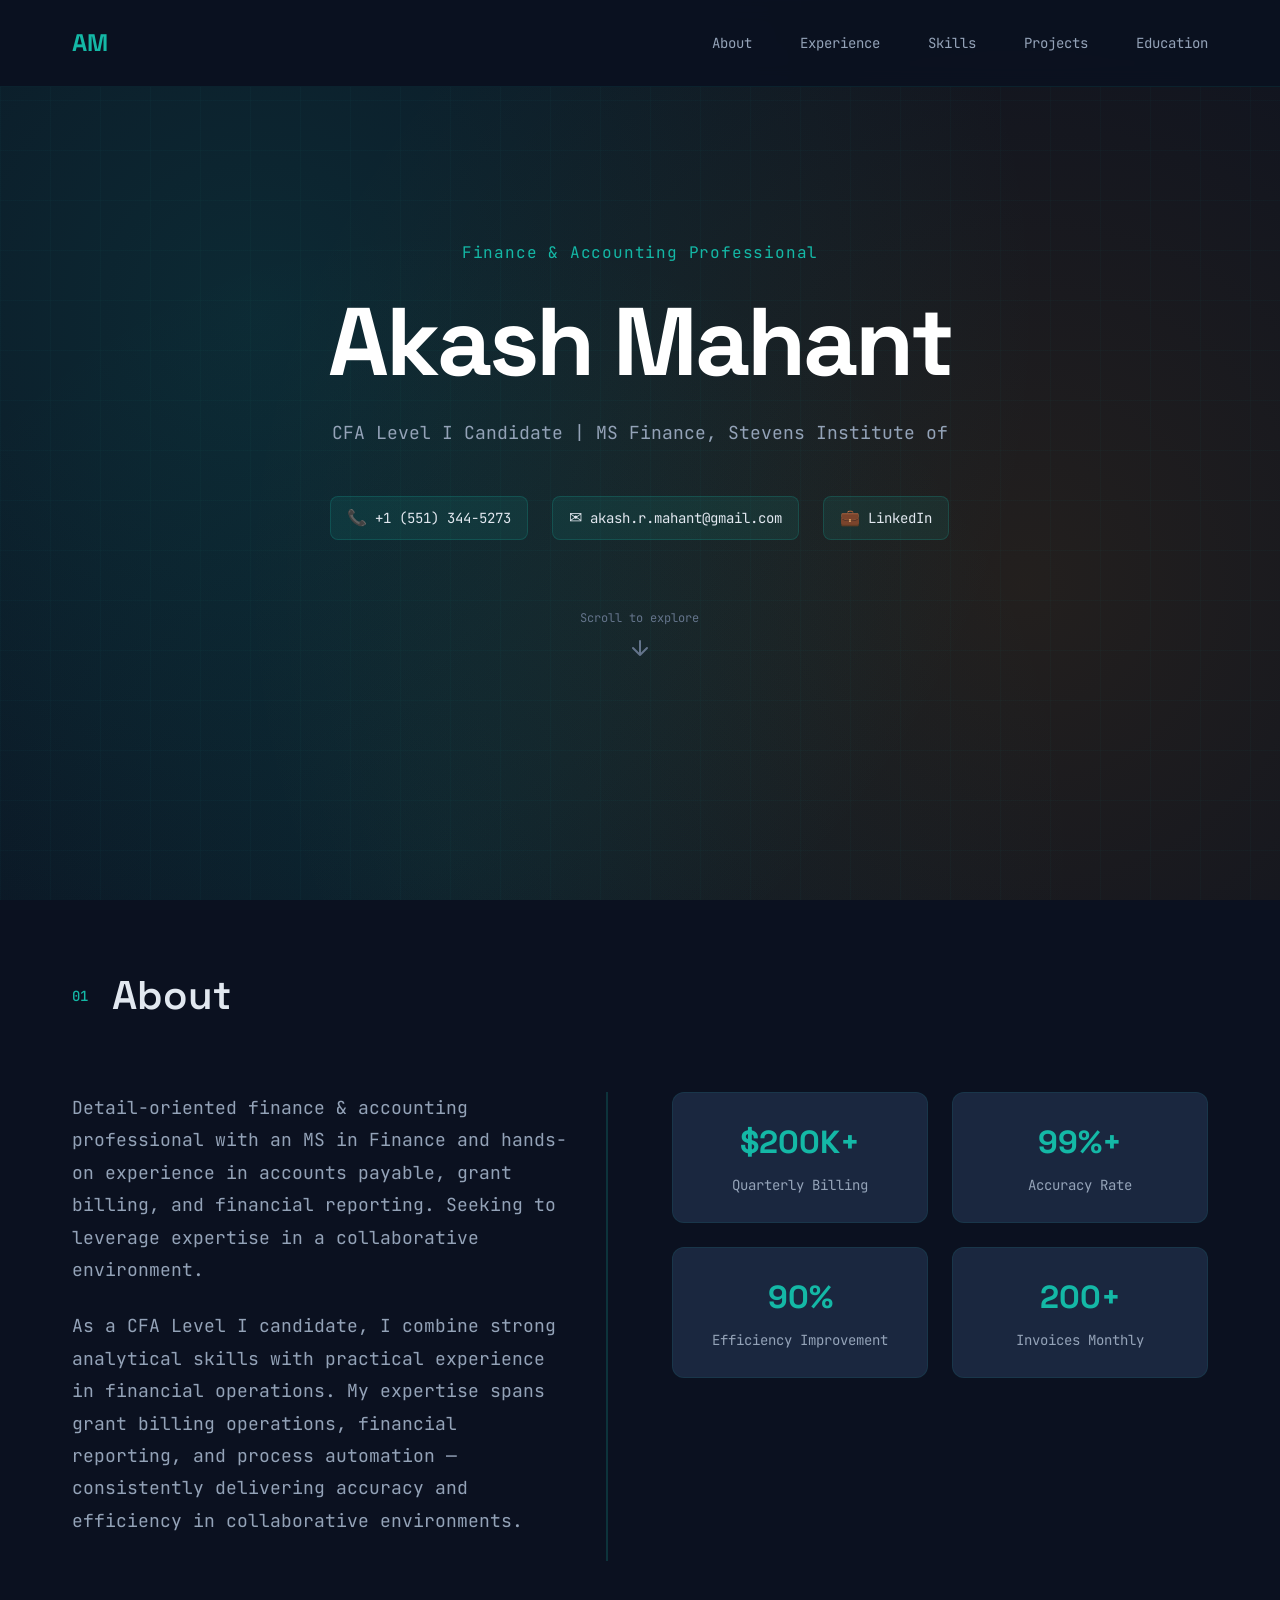
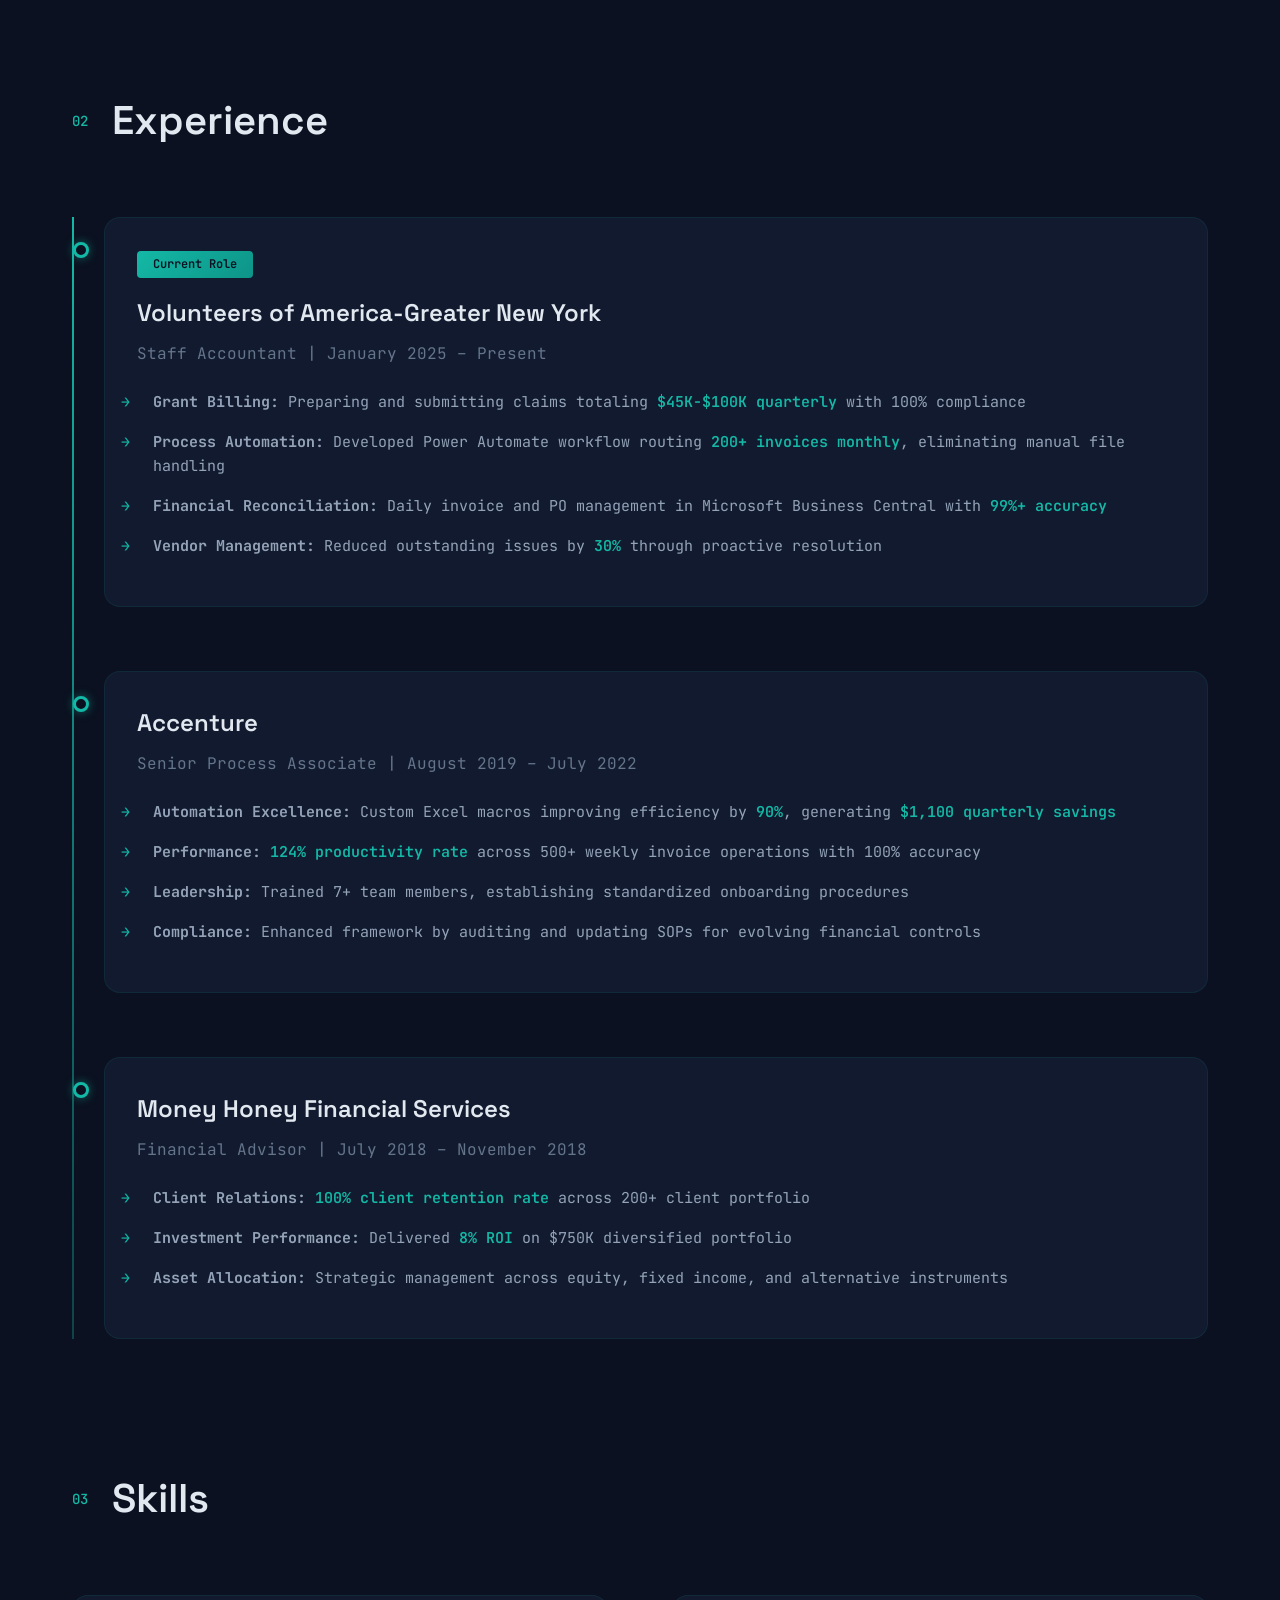
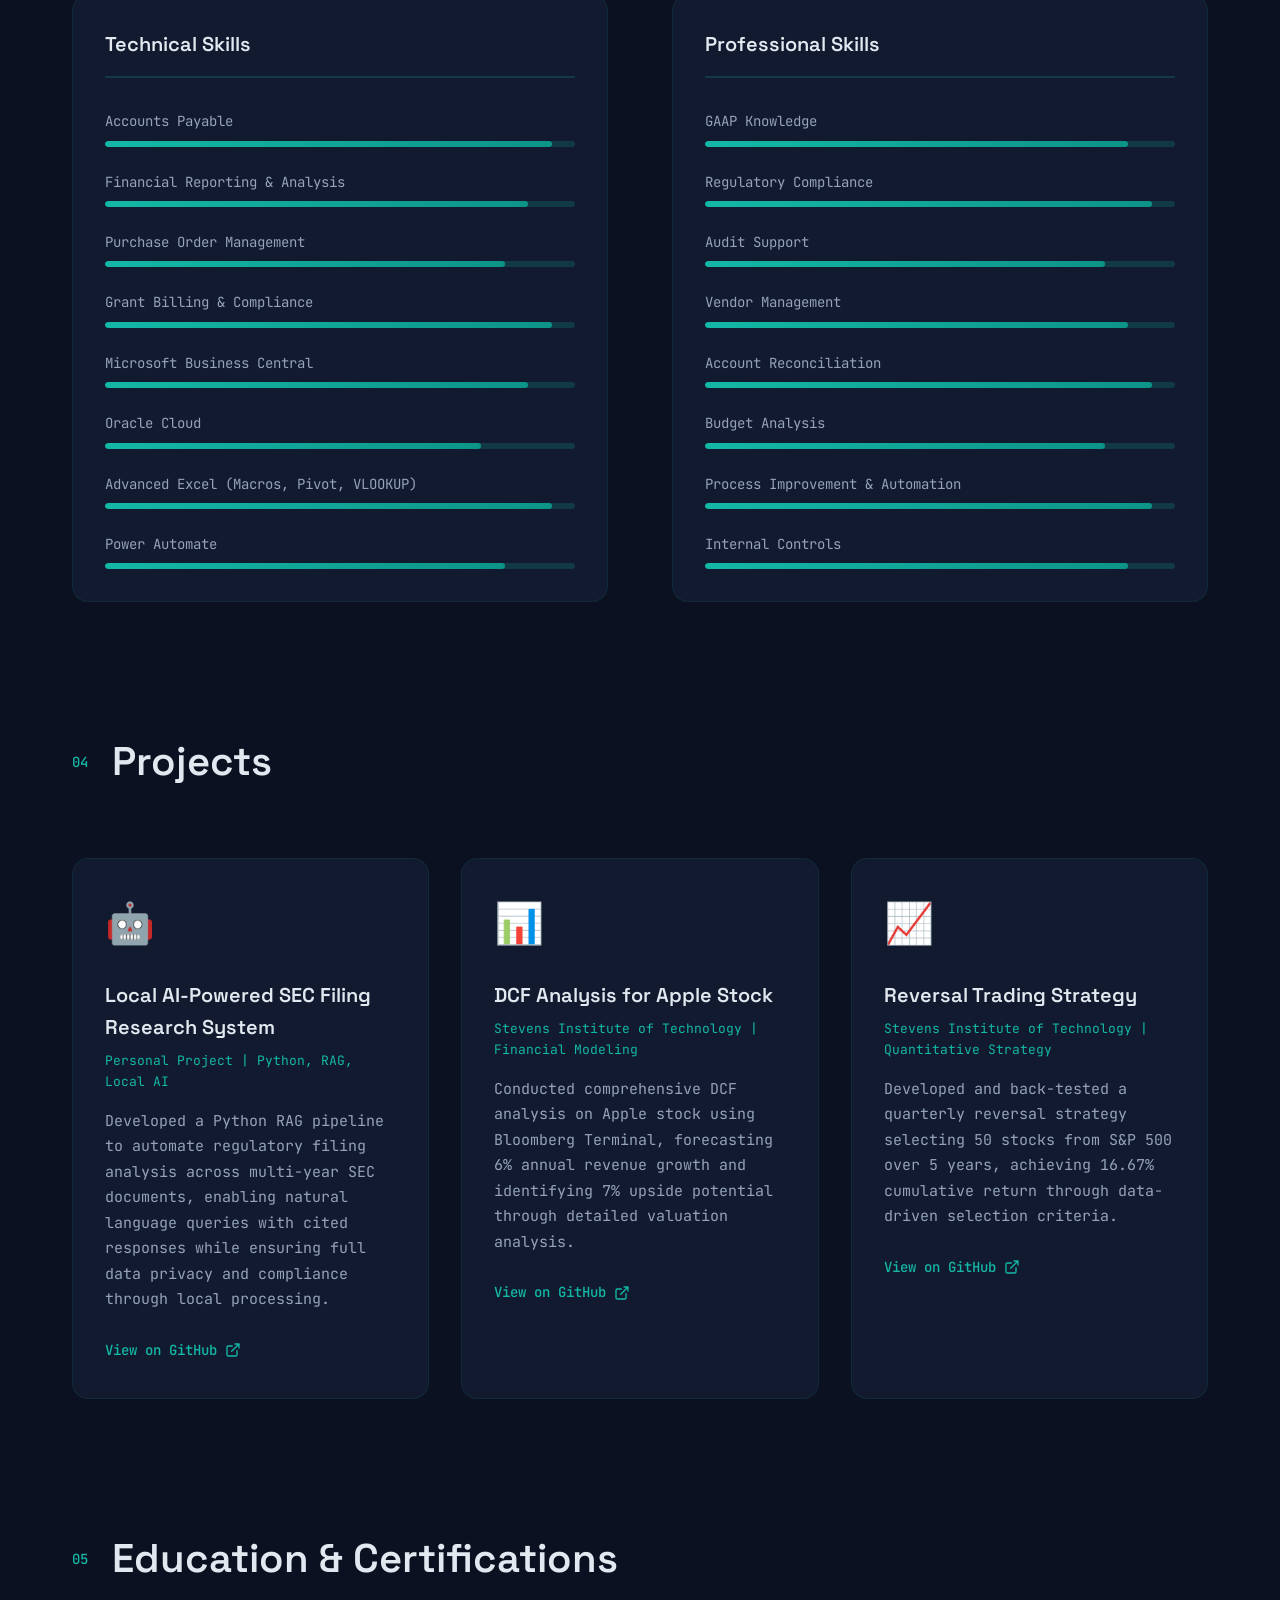
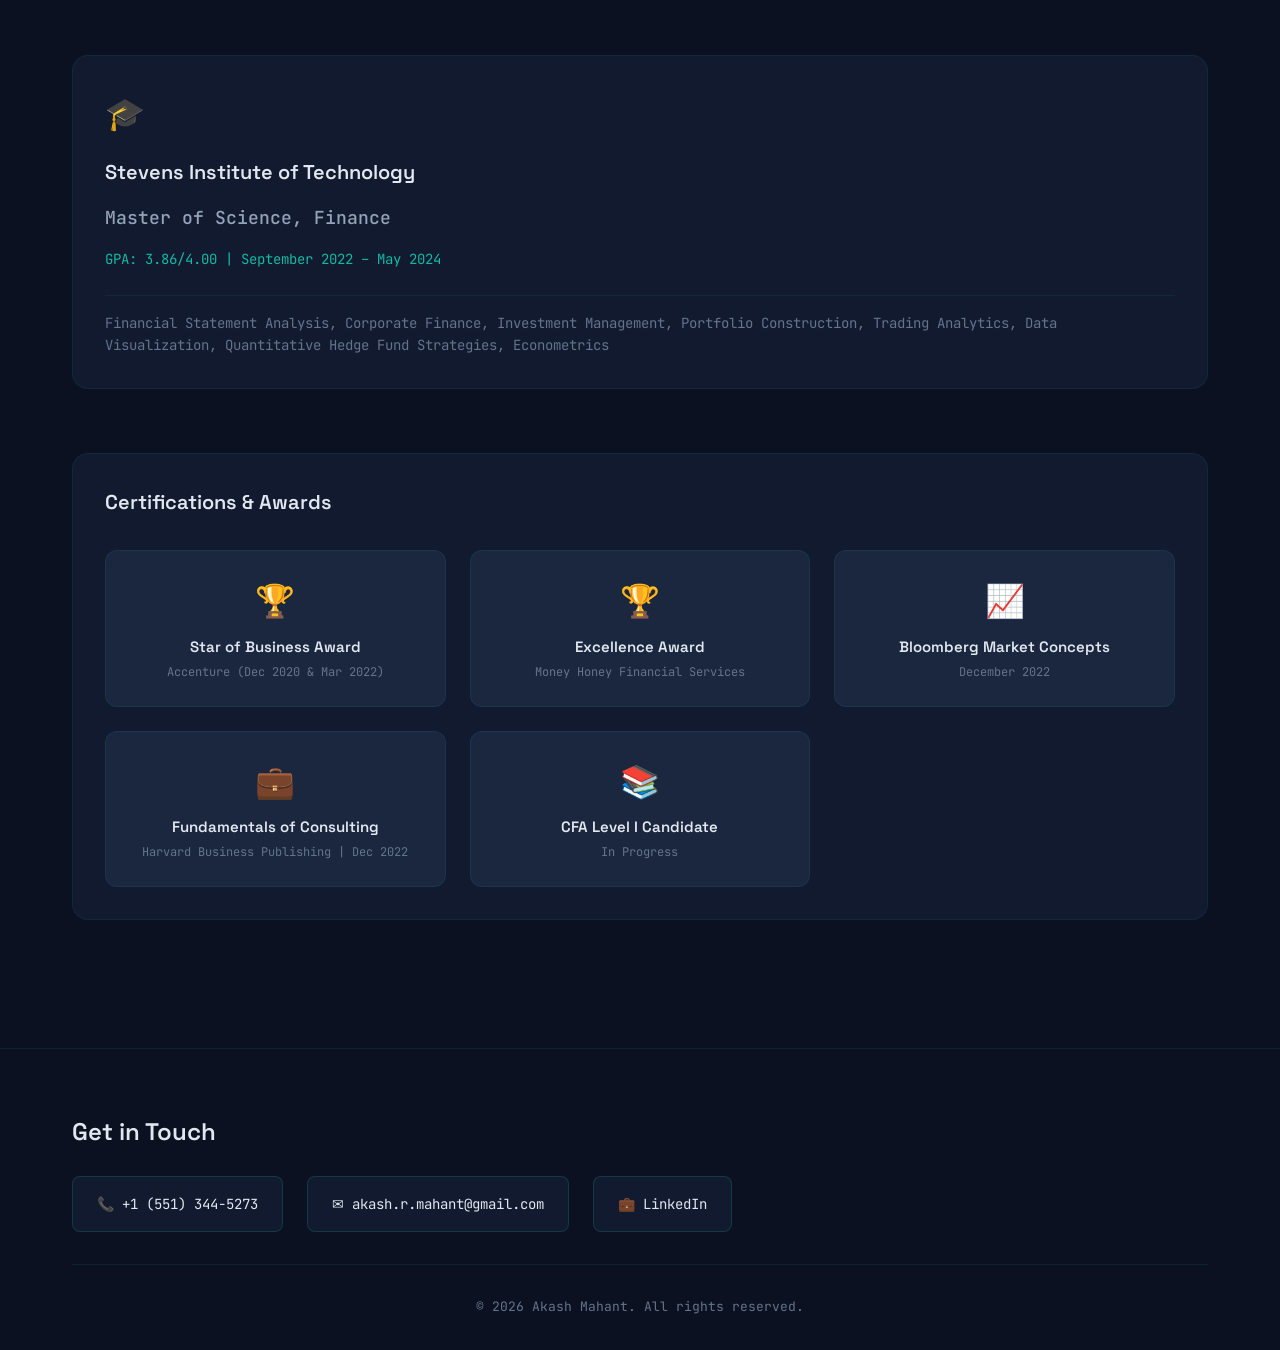
==== commit 29512ddb: "portfolio" ====
--- a/portfolio/index.html
+++ b/portfolio/index.html
@@ -6,7 +6,8 @@
     <title>Akash Mahant | Finance & Accounting Professional</title>
     <link rel="preconnect" href="https://fonts.googleapis.com">
     <link rel="preconnect" href="https://fonts.gstatic.com" crossorigin>
-    <link href="https://fonts.googleapis.com/css2?family=JetBrains+Mono:wght@400;500;600&family=Space+Grotesk:wght@300;400;500;600;700&display=swap" rel="stylesheet">
+    <link href="https://fonts.googleapis.com/css2?family=JetBrains+Mono:wght@400;500;600&family=Space+Grotesk:wght@300;400;500;600;700&display=swap" rel="stylesheet" media="print" onload="this.media='all'">
+    <noscript><link href="https://fonts.googleapis.com/css2?family=JetBrains+Mono:wght@400;500;600&family=Space+Grotesk:wght@300;400;500;600;700&display=swap" rel="stylesheet" media="all"></noscript>
     <link rel="stylesheet" href="css/styles.css">
 </head>
 <body>
@@ -71,19 +72,19 @@
                 </div>
                 <div class="about-highlights">
                     <div class="highlight-card">
-                        <span class="highlight-number">$200K+</span>
+                        <span class="highlight-number" data-target="200" data-prefix="$" data-suffix="K+">0</span>
                         <span class="highlight-label">Quarterly Billing</span>
                     </div>
                     <div class="highlight-card">
-                        <span class="highlight-number">99%+</span>
+                        <span class="highlight-number" data-target="99" data-prefix="" data-suffix="%+">0</span>
                         <span class="highlight-label">Accuracy Rate</span>
                     </div>
                     <div class="highlight-card">
-                        <span class="highlight-number">90%</span>
+                        <span class="highlight-number" data-target="90" data-prefix="" data-suffix="%">0</span>
                         <span class="highlight-label">Efficiency Improvement</span>
                     </div>
                     <div class="highlight-card">
-                        <span class="highlight-number">200+</span>
+                        <span class="highlight-number" data-target="200" data-prefix="" data-suffix="+">0</span>
                         <span class="highlight-label">Invoices Monthly</span>
                     </div>
                 </div>
--- a/portfolio/css/styles.css
+++ b/portfolio/css/styles.css
@@ -19,6 +19,7 @@
     /* Accent colors */
     --accent-teal: #14B8A6;
     --accent-teal-dark: #0D9488;
+    --accent-teal-light: #2DD4BF;
     --accent-gold: #F59E0B;
     --accent-gold-light: #FBBF24;
 
@@ -40,9 +41,12 @@
     --font-body: 'JetBrains Mono', monospace;
 
     /* Animation */
-    --transition-fast: 0.15s ease;
-    --transition-normal: 0.3s ease;
-    --transition-slow: 0.5s ease;
+    --ease-out-expo: cubic-bezier(0.16, 1, 0.3, 1);
+    --ease-out-quint: cubic-bezier(0.22, 1, 0.36, 1);
+    --ease-out-quart: cubic-bezier(0.25, 1, 0.5, 1);
+    --transition-fast: 0.15s var(--ease-out-quart);
+    --transition-normal: 0.3s var(--ease-out-quart);
+    --transition-slow: 0.5s var(--ease-out-quart);
 
     /* Shadows */
     --shadow-sm: 0 1px 2px rgba(0, 0, 0, 0.3);
@@ -123,7 +127,7 @@
 }
 
 .nav-logo:hover {
-    transform: scale(1.05);
+    transform: scale(1.05) rotate(-1deg);
 }
 
 .nav-links {
@@ -228,7 +232,7 @@
     margin-bottom: var(--spacing-lg);
     letter-spacing: 0.05em;
     opacity: 0;
-    animation: fadeInUp 0.8s ease forwards;
+    animation: fadeInUp 0.9s var(--ease-out-expo) 0ms forwards;
 }
 
 .hero-name {
@@ -237,13 +241,10 @@
     font-weight: 700;
     line-height: 1.1;
     letter-spacing: -0.03em;
-    background: linear-gradient(135deg, #fff 0%, var(--text-primary) 50%, var(--text-secondary) 100%);
-    -webkit-background-clip: text;
-    -webkit-text-fill-color: transparent;
-    background-clip: text;
+    color: #fff;
     margin-bottom: var(--spacing-lg);
     opacity: 0;
-    animation: fadeInUp 0.8s ease 0.2s forwards;
+    animation: fadeInUp 1s var(--ease-out-expo) 400ms forwards;
 }
 
 .hero-tagline {
@@ -252,7 +253,7 @@
     color: var(--text-secondary);
     margin-bottom: var(--spacing-2xl);
     opacity: 0;
-    animation: fadeInUp 0.8s ease 0.4s forwards;
+    animation: fadeInUp 0.7s var(--ease-out-expo) 750ms forwards;
 }
 
 .hero-contact {
@@ -262,7 +263,7 @@
     gap: var(--spacing-lg);
     margin-bottom: var(--spacing-3xl);
     opacity: 0;
-    animation: fadeInUp 0.8s ease 0.6s forwards;
+    animation: fadeInUp 0.6s var(--ease-out-expo) 950ms forwards;
 }
 
 .contact-link {
@@ -296,7 +297,7 @@
     color: var(--text-muted);
     font-size: 0.75rem;
     opacity: 0;
-    animation: fadeInUp 0.8s ease 0.8s forwards;
+    animation: fadeInUp 0.5s var(--ease-out-expo) 1.1s forwards;
     transition: color var(--transition-fast);
 }
 
@@ -305,7 +306,7 @@
 }
 
 .scroll-indicator svg {
-    animation: bounce 2s infinite;
+    animation: scrollHint 2s ease-in-out infinite;
 }
 
 @keyframes fadeInUp {
@@ -319,10 +320,9 @@
     }
 }
 
-@keyframes bounce {
-    0%, 20%, 50%, 80%, 100% { transform: translateY(0); }
-    40% { transform: translateY(-5px); }
-    60% { transform: translateY(-3px); }
+@keyframes scrollHint {
+    0%, 100% { transform: translateY(0); }
+    50% { transform: translateY(6px); }
 }
 
 /* =====================================================
@@ -432,6 +432,14 @@
 .timeline-item {
     position: relative;
     margin-bottom: var(--spacing-3xl);
+    opacity: 0;
+    transform: translateX(-30px);
+    transition: opacity 0.7s var(--ease-out-expo), transform 0.7s var(--ease-out-expo);
+}
+
+.timeline-item.visible {
+    opacity: 1;
+    transform: translateX(0);
 }
 
 .timeline-marker {
@@ -574,9 +582,7 @@
     height: 100%;
     background: var(--gradient-primary);
     border-radius: 3px;
-    transition: width 1s ease-out;
-    animation: fillBar 1s ease-out forwards;
-    animation-play-state: paused;
+    transition: box-shadow 0.2s ease;
 }
 
 .skill-item:hover .skill-fill {
@@ -682,10 +688,10 @@
     transform: translateX(4px);
 }
 
-/* Animation delays */
-.project-card:nth-child(1) { animation: fadeInUp 0.6s ease 0.2s both; }
-.project-card:nth-child(2) { animation: fadeInUp 0.6s ease 0.4s both; }
-.project-card:nth-child(3) { animation: fadeInUp 0.6s ease 0.6s both; }
+/* Staggered animation delays */
+.project-card:nth-child(1) { animation: fadeInUp 0.6s var(--ease-out-quart) 0.2s both; }
+.project-card:nth-child(2) { animation: fadeInUp 0.6s var(--ease-out-quart) 0.35s both; }
+.project-card:nth-child(3) { animation: fadeInUp 0.6s var(--ease-out-quart) 0.5s both; }
 
 /* =====================================================
    Education Section
@@ -800,12 +806,12 @@
     color: var(--text-muted);
 }
 
-/* Animation delays */
-.cert-card:nth-child(1) { animation: fadeInUp 0.6s ease 0.2s both; }
-.cert-card:nth-child(2) { animation: fadeInUp 0.6s ease 0.3s both; }
-.cert-card:nth-child(3) { animation: fadeInUp 0.6s ease 0.4s both; }
-.cert-card:nth-child(4) { animation: fadeInUp 0.6s ease 0.5s both; }
-.cert-card:nth-child(5) { animation: fadeInUp 0.6s ease 0.6s both; }
+/* Staggered cert card animations */
+.cert-card:nth-child(1) { animation: fadeInUp 0.5s var(--ease-out-quart) 0.15s both; }
+.cert-card:nth-child(2) { animation: fadeInUp 0.5s var(--ease-out-quart) 0.25s both; }
+.cert-card:nth-child(3) { animation: fadeInUp 0.5s var(--ease-out-quart) 0.35s both; }
+.cert-card:nth-child(4) { animation: fadeInUp 0.5s var(--ease-out-quart) 0.45s both; }
+.cert-card:nth-child(5) { animation: fadeInUp 0.5s var(--ease-out-quart) 0.55s both; }
 
 /* =====================================================
    Footer
@@ -876,8 +882,8 @@
    ===================================================== */
 .fade-in {
     opacity: 0;
-    transform: translateY(30px);
-    transition: opacity 0.6s ease, transform 0.6s ease;
+    transform: translateY(40px);
+    transition: opacity 0.7s var(--ease-out-expo), transform 0.7s var(--ease-out-expo);
 }
 
 .fade-in.visible {
